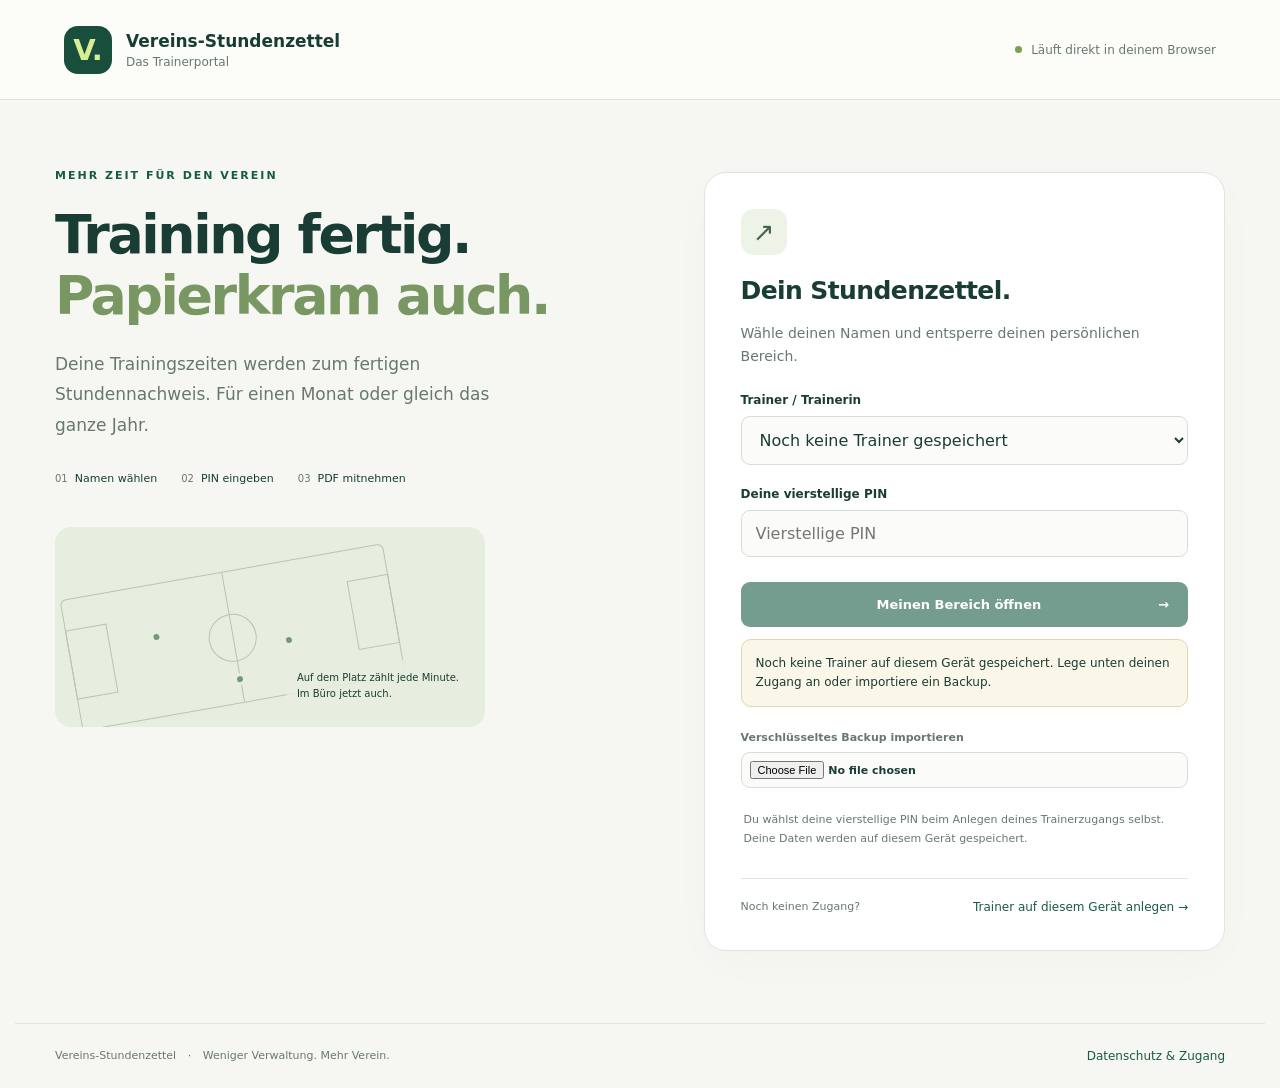
==== site/index.html @ 9162d5f9 "Publish browser-only portal without private trainer data" ====
<!doctype html>
<html lang="de">
<head>
  <meta charset="UTF-8"><meta name="viewport" content="width=device-width, initial-scale=1">
  <meta name="referrer" content="no-referrer">
  <meta http-equiv="Content-Security-Policy" content="default-src 'self'; script-src 'self'; style-src 'self'; img-src 'self' data: blob:; connect-src 'self'; font-src 'self'; object-src 'none'; base-uri 'self'; form-action 'self'">
  <meta name="description" content="Persönliche Stundennachweise für Fußballtrainer. Wochenplan übernehmen, Monat auswählen und PDF erstellen.">
  <title>Vereins-Stundenzettel · Trainerportal</title>
  <script type="module" crossorigin src="./assets/index-Vek_dw1L.js"></script>
  <link rel="stylesheet" crossorigin href="./assets/index-D48J_ibQ.css">
</head>
<body>
  <header class="topbar"><a class="brand" href="#"><span class="mark" aria-hidden="true">V.</span><span>Vereins-Stundenzettel<small>Das Trainerportal</small></span></a><span class="privacy"><i></i> Läuft direkt in deinem Browser</span></header>
  <main>
    <section id="login-view" class="login-layout">
      <div class="intro"><span class="eyebrow">MEHR ZEIT FÜR DEN VEREIN</span><h1>Training fertig.<br><span>Papierkram auch.</span></h1><p>Deine Trainingszeiten werden zum fertigen Stundennachweis. Für einen Monat oder gleich das ganze Jahr.</p><div class="steps"><span><b>01</b> Namen wählen</span><span><b>02</b> PIN eingeben</span><span><b>03</b> PDF mitnehmen</span></div><div class="field-art" aria-hidden="true"><div class="pitch"><div class="halfway"></div><div class="circle"></div><div class="goal left"></div><div class="goal right"></div><span class="dot d1"></span><span class="dot d2"></span><span class="dot d3"></span></div><span class="art-note">Auf dem Platz zählt jede Minute.<br>Im Büro jetzt auch.</span></div></div>
      <div class="card login-card"><span class="card-icon" aria-hidden="true">↗</span><h2>Dein Stundenzettel.</h2><p class="muted">Wähle deinen Namen und entsperre deinen persönlichen Bereich.</p><form id="login-form"><label for="coach-select">Trainer / Trainerin</label><select id="coach-select" required><option value="">Trainer werden geladen …</option></select><label for="login-code">Deine vierstellige PIN</label><input id="login-code" type="password" autocomplete="current-password" inputmode="numeric" pattern="[0-9]{4}" maxlength="4" minlength="4" required placeholder="Vierstellige PIN"><button class="primary full" id="unlock-button" type="submit">Meinen Bereich öffnen <span>→</span></button></form><p id="empty-state" class="notice" hidden>Noch keine Trainer auf diesem Gerät gespeichert. Lege unten deinen Zugang an oder importiere ein Backup.</p><label for="import-vault" class="import-label">Verschlüsseltes Backup importieren<input id="import-vault" type="file" accept="application/json,.json"></label><p class="small muted lock-note">Du wählst deine vierstellige PIN beim Anlegen deines Trainerzugangs selbst. Deine Daten werden auf diesem Gerät gespeichert.</p><div class="card-bottom"><span>Noch keinen Zugang?</span><button class="text-button" id="setup-open">Trainer auf diesem Gerät anlegen →</button></div></div>
    </section>
    <section id="portal-view" hidden>
      <div class="section-heading"><div><span class="eyebrow">DEIN PERSÖNLICHER BEREICH</span><h1 id="welcome"></h1><p class="muted" id="team-label"></p></div><button class="secondary" id="lock-button">Bereich sperren ↗</button></div>
      <div class="portal-grid"><div class="card export-card"><h2>Ein Monat. Ein Klick.</h2><p class="muted">Dein hinterlegter Wochenplan wird automatisch übernommen.</p><div class="saved-plan"><h3>Dein hinterlegter Wochenplan</h3><ul id="saved-weekly"></ul><p id="saved-weekly-total" class="small muted"></p></div><div class="date-controls"><div><label for="month">Monat</label><select id="month"></select></div><div><label for="year">Jahr</label><input id="year" type="number" min="1900" max="9998" required></div></div><label class="check"><input id="signed" type="checkbox" checked> Meine hinterlegte Unterschrift einfügen</label><p id="signature-note" class="small muted"></p><button class="primary full" id="month-export">Monats-PDF herunterladen ↓</button><div class="backup-actions"><button class="text-button" id="backup-export" type="button">Verschlüsseltes Backup ↓</button><button class="text-button" id="repo-export" type="button">Trainerpaket für GitHub ↓</button></div><div class="year-export"><div><h3>Das ganze Jahr vorbereiten</h3><p class="small muted">12 Monats-PDFs, gesammelt in einer ZIP-Datei.</p></div><button class="secondary full" id="year-export">Jahrespaket herunterladen ↓</button></div><p class="small muted">Die Nachweise basieren auf deinem Plan. Prüfe Ausfälle und zukünftige Termine vor der Abgabe. Das Nachweisdatum ist jeweils der letzte Tag des Monats.</p></div><div class="card preview-card"><div class="preview-heading"><h2>Deine Termine</h2><span class="pill" id="period-label"></span></div><div class="stats"><div><strong id="session-count">0</strong><span>Einheiten</span></div><div><strong id="hour-count">0</strong><span>Stunden gesamt</span></div></div><div class="table-scroll"><table><thead><tr><th>Datum</th><th>Uhrzeit</th><th>Stunden</th></tr></thead><tbody id="sessions"></tbody></table></div><p id="no-sessions" class="muted" hidden>In diesem Monat sind keine Termine geplant.</p></div></div>
    </section>
    <section id="setup-view" hidden><div class="section-heading"><div><span class="eyebrow">DEIN TRAINERZUGANG</span><h1>Ein guter Plan.<br>Für jeden Trainer.</h1><p class="muted">Deinen Wochenplan auf diesem Gerät speichern. Deine PIN wählst du selbst.</p></div><button class="secondary" id="setup-close">Zurück zum Portal</button></div><div class="setup-grid"><form class="card setup-form" id="setup-form"><h2>Trainerzugang einrichten</h2><p class="muted small">Wochenplan und Unterschrift werden mit deiner PIN verschlüsselt auf diesem Gerät gespeichert.</p><div class="form-grid"><div><label for="setup-club">Verein</label><input id="setup-club" required maxlength="150" value="Sportvereinigung Heepen e.V."></div><div><label for="setup-name">Vor- und Nachname</label><input id="setup-name" required maxlength="100" autocomplete="off"></div><div><label for="setup-team">Mannschaft</label><input id="setup-team" required maxlength="100" placeholder="z. B. 1. Mannschaft"></div><div><label for="setup-label">Name in der Auswahl</label><input id="setup-label" required maxlength="100" placeholder="Vorname Nachname"></div><div><label for="valid-from">Plan gültig ab (optional)</label><input id="valid-from" type="date"></div><div><label for="valid-until">Plan gültig bis (optional)</label><input id="valid-until" type="date"></div></div><h3>Wöchentliche Trainingszeiten</h3><p class="small muted">Trainingstage wählen und Beginn / Ende eintragen. Die Stunden berechnet das Tool automatisch.</p><div id="weekly-inputs"></div><p id="weekly-total" class="weekly-total" role="status" aria-live="polite"></p><label for="excluded">Ausfalltage</label><textarea id="excluded" rows="2" placeholder="2026-12-24, 2026-12-31"></textarea><p class="small muted">Datumswerte als YYYY-MM-DD, getrennt durch Komma oder Zeilenumbruch.</p><label for="signature-file">Unterschriftsbild (optional)</label><input id="signature-file" type="file" accept="image/png,image/jpeg"><p class="small muted">PNG oder JPG, maximal 2 MB. Wird zusammen mit dem Wochenplan verschlüsselt.</p><label for="setup-code">Deine vierstellige PIN</label><div class="code-row"><input id="setup-code" type="password" inputmode="numeric" pattern="[0-9]{4}" minlength="4" maxlength="4" required autocomplete="new-password"></div><label class="check"><input id="show-code" type="checkbox"> PIN anzeigen</label><label for="setup-code-repeat">PIN wiederholen</label><input id="setup-code-repeat" type="password" inputmode="numeric" pattern="[0-9]{4}" minlength="4" maxlength="4" required autocomplete="new-password"><p class="small muted">Genau vier Ziffern, von dir selbst gewählt. Ohne PIN können deine gespeicherten Daten nicht geöffnet werden. Eine kurze PIN schützt nicht zuverlässig vor gezieltem Ausprobieren heruntergeladener Dateien.</p><button type="submit" class="primary full" id="setup-download">Trainer auf diesem Gerät speichern →</button></form><aside class="card setup-help"><span class="eyebrow">SO FUNKTIONIERT ES</span><h2>Einmal einrichten.<br>Jeden Monat nutzen.</h2><ol><li>Deinen Namen und die Mannschaft eintragen.</li><li>Wochentage und Trainingszeiten hinterlegen.</li><li>Eine eigene vierstellige PIN wählen und speichern.</li><li>Später deinen Namen auswählen und die PIN eingeben.</li><li>Monat oder Jahr wählen und PDFs erstellen.</li></ol><p class="small muted">Deine Daten bleiben zunächst in diesem Browser. Mit dem verschlüsselten Backup in deinem persönlichen Bereich kannst du sie auf ein anderes Gerät übertragen. Löschen der Browserdaten entfernt auch deine lokalen Trainerdateien.</p><hr><h3>Was ist sichtbar?</h3><p class="small muted">Die Namen in der Auswahl sind sichtbar. Wochenplan, Mannschaft und Unterschrift sind je Trainer verschlüsselt. PDFs und PINs werden nicht an einen Server gesendet.</p><p class="small muted">Änderungen an vorhandenen Trainern: PIN eingeben und „Meinen Plan bearbeiten“ wählen. Die neue Trainerdatei ersetzt die bisherige.</p></aside></div></section>
    <div id="status" role="status" aria-live="polite" hidden></div>
  </main>
  <footer><span>Vereins-Stundenzettel <span class="footer-dot">·</span> Weniger Verwaltung. Mehr Verein.</span><div><button class="text-button" id="edit-coach" hidden>Meinen Plan bearbeiten</button><button class="text-button" id="privacy-open">Datenschutz & Zugang</button></div></footer>
  <dialog id="privacy-dialog"><h2>Deine Daten, deine PIN.</h2><p>Das Portal wird über GitHub Pages ausgeliefert. Name und PIN werden zur Anmeldung nicht an einen Server gesendet. Die lokale Speicherung erfolgt in der Browser-Datenbank dieses Geräts. Es gibt keine zentrale Anmeldung, keine Identitätsprüfung und keine Synchronisierung.</p><p>Wochenplan und Unterschrift werden mit AES-256-GCM verschlüsselt. Der Schlüssel wird mit PBKDF2-SHA-256 (600.000 Durchläufe) aus deiner vierstelligen PIN abgeleitet. Eine vierstellige PIN hat nur 10.000 mögliche Werte: Wer die verschlüsselte Datei besitzt, kann sie offline ausprobieren. Das Verfahren ist deshalb kein belastbarer Schutz für sensible Unterschriften.</p><p>Die Namen in der Auswahl bleiben sichtbar. Optional kann die Vereinsverwaltung verschlüsselte Trainerpakete im Repository hinterlegen. Diese Dateien können heruntergeladen werden; ihr Schutz ist ebenfalls auf die kurze PIN begrenzt.</p><p>Es gibt keine Wiederherstellung ohne PIN. Sichere deine Trainerdatei mit „Verschlüsseltes Backup“. Das Löschen von Browserdaten entfernt die lokale Kopie. Nach dem Entsperren bleiben Daten im Arbeitsspeicher dieses Tabs. „Bereich sperren“ oder Schließen entfernt den Zugriff im Portal. Heruntergeladene PDFs sind unverschlüsselt.</p><form method="dialog"><button class="primary">Verstanden</button></form></dialog>
</body></html>
---- site/assets/index-D48J_ibQ.css ----
:root{font-family:Inter,ui-sans-serif,system-ui,-apple-system,BlinkMacSystemFont,Segoe UI,sans-serif;color:#193d35;background:#f6f7f2;font-synthesis:none;--green:#185b45;--muted:#69786f;--line:#dfe6dd}*{box-sizing:border-box}body{margin:0}button,input,select,textarea{font:inherit}button{cursor:pointer}a{color:inherit}button:disabled{cursor:wait;opacity:.6}button:focus-visible,a:focus-visible,input:focus-visible,select:focus-visible,textarea:focus-visible{outline:3px solid #96bc4b;outline-offset:3px}[hidden]{display:none!important}.topbar{height:100px;padding:0 max(5vw,24px);display:flex;align-items:center;justify-content:space-between;border-bottom:1px solid var(--line);background:#fcfcf8}.brand{text-decoration:none;display:flex;align-items:center;gap:14px;font-weight:750;font-size:17px}.brand small{display:block;font-weight:450;font-size:12px;color:var(--muted);margin-top:4px}.mark{display:grid;place-items:center;background:#194e3c;color:#d7ef92;border-radius:14px;width:48px;height:48px;font-size:29px;font-weight:850}.privacy{font-size:12px;color:var(--muted);display:flex;align-items:center;gap:9px}.privacy i{width:7px;height:7px;background:#77a44f;border-radius:50%}main{max-width:1250px;margin:auto;padding:64px 40px 72px}.login-layout{display:grid;grid-template-columns:1.1fr 1fr;gap:75px;align-items:start}.eyebrow{color:var(--green);letter-spacing:2px;font-weight:750;font-size:11px}h1{font-size:clamp(35px,4.2vw,59px);line-height:1.13;letter-spacing:-2.4px;font-weight:650;margin:22px 0}h1 span{color:#789763}.intro>p{font-size:17px;color:var(--muted);max-width:435px;line-height:1.8}.steps{display:flex;gap:24px;margin:32px 0;font-size:11px;white-space:nowrap}.steps span{display:flex;align-items:center;gap:7px}.steps b{font-size:10px;color:var(--muted);font-weight:450}.card{border:1px solid var(--line);border-radius:22px;background:#fff;padding:32px;box-shadow:0 12px 45px #193d3505}.login-card{margin-top:8px;padding:36px}.card-icon{display:grid;place-items:center;width:46px;height:46px;background:#edf3e7;border-radius:13px;font-size:26px;color:#43664a}h2{font-weight:650;letter-spacing:-.6px;font-size:25px;line-height:1.3;margin:20px 0 10px}h3{font-size:15px;font-weight:700;line-height:1.5;margin:18px 0 7px}.muted{color:var(--muted);line-height:1.7}.small{font-size:12px;line-height:1.7}.login-card>p{font-size:14px;margin-bottom:24px}label{display:block;font-size:12px;font-weight:650;margin:22px 0 9px}input,select,textarea{border:1px solid #d5ded4;background:#fbfcf9;border-radius:9px;width:100%;padding:13px 14px;color:#193d35;min-width:0}input[type=checkbox]{width:17px;height:17px;accent-color:var(--green);flex-shrink:0;margin:0}input[type=file]{font-size:12px}.check{display:flex;align-items:center;gap:10px;font-weight:450;line-height:1.6}.primary,.secondary{border-radius:9px;padding:14px 18px;font-size:13px;font-weight:650;border:1px solid transparent;transition:background .15s}.primary{color:#fff;background:var(--green)}.primary:hover{background:#124934}.secondary{background:#f9fbf6;color:var(--green);border-color:#d4dfd0}.secondary:hover{background:#edf3e7}.full{width:100%}.primary span{float:right}.login-card .primary{margin-top:25px}.lock-note{padding:5px 3px;font-size:11px!important}.card-bottom{display:flex;flex-wrap:wrap;justify-content:space-between;border-top:1px solid var(--line);padding-top:21px;font-size:11px;gap:10px}.card-bottom>span{color:var(--muted)}.text-button{padding:0;background:none;border:0;color:var(--green);font-size:12px;text-align:left}.field-art{position:relative;width:100%;max-width:430px;min-height:200px;background:#e7eedf;border-radius:16px;padding:22px;margin-top:42px;overflow:hidden}.pitch{width:85%;height:133px;border:1px solid #a4b499;border-radius:6px;position:relative;transform:rotate(-10deg) translate(-12px,20px);opacity:.7}.halfway{position:absolute;left:50%;height:100%;border-left:1px solid #a4b499}.circle{width:48px;height:48px;border:1px solid #a4b499;border-radius:50%;position:absolute;left:50%;top:50%;transform:translate(-50%,-50%)}.goal{height:70px;width:42px;border:1px solid #a4b499;position:absolute;top:30px}.goal.left{left:-1px}.goal.right{right:-1px}.dot{position:absolute;width:12px;height:12px;border:3px solid #e7eedf;border-radius:50%;background:#40774a}.d1{left:25%;top:35%}.d2{left:65%;top:55%}.d3{left:48%;top:78%}.art-note{position:absolute;right:16px;bottom:15px;font-size:10px;line-height:1.6;background:#e7eedfdd;padding:10px}.section-heading{display:flex;align-items:center;justify-content:space-between;gap:20px;margin-bottom:30px}.section-heading h1{font-size:43px;margin:14px 0}.section-heading>button{flex-shrink:0}.section-heading p{margin:0}.portal-grid{display:grid;grid-template-columns:.85fr 1.15fr;gap:26px}.export-card h2,.preview-heading h2{margin-top:0}.date-controls{display:grid;grid-template-columns:1.25fr 1fr;gap:18px}.export-card .primary{margin-top:18px}.year-export{border-top:1px solid var(--line);margin:26px 0 18px;padding-top:10px}.year-export p{margin-top:0}.year-export button{margin-top:10px}.preview-heading{display:flex;justify-content:space-between;align-items:center;gap:10px}.pill{padding:7px 10px;border:1px solid var(--line);border-radius:20px;font-size:11px;white-space:nowrap}.stats{display:flex;gap:45px;border-top:1px solid var(--line);border-bottom:1px solid var(--line);padding:22px 0;margin:16px 0}.stats strong{display:block;font-size:33px;font-weight:650;letter-spacing:-1px}.stats span{font-size:11px;color:var(--muted)}.table-scroll{max-height:420px;overflow:auto}table{width:100%;border-collapse:collapse;text-align:left;font-size:12px}th{color:var(--muted);font-weight:500;padding:12px 5px}td{padding:13px 5px;border-top:1px solid #edf0e9}td:last-child,th:last-child{text-align:right}.setup-grid{display:grid;grid-template-columns:1.4fr .8fr;gap:26px;align-items:start}.setup-help{position:sticky;top:20px;background:#edf2e8}.setup-help h2{font-size:24px}.setup-help li{font-size:13px;line-height:1.7;padding:9px 0 9px 5px}.setup-help ol{padding-left:20px}.form-grid{display:grid;grid-template-columns:1fr 1fr;gap:0 18px}.day-row{display:grid;grid-template-columns:1.2fr 1fr 1fr;gap:12px;align-items:center;padding:6px 0}.day-row .check{margin:0;font-size:12px}.day-row input[type=time]{padding:10px 8px}.setup-form>button{margin-top:22px}.notice{border:1px solid #dfd6ae;background:#faf7e9;border-radius:10px;padding:14px;font-size:12px!important;line-height:1.6}.import-label{font-size:11px;color:var(--muted);margin:18px 0}.import-label input{margin-top:8px;padding:8px;font-size:11px}.backup-actions{display:flex;gap:18px;flex-wrap:wrap;margin-top:22px}.backup-actions button{font-size:11px}#status{position:fixed;left:50%;transform:translate(-50%);bottom:30px;width:max-content;max-width:90vw;padding:17px 24px;background:#153e32;color:#fff;box-shadow:0 5px 25px #0002;border-radius:12px;font-size:14px;z-index:50}#status.error{background:#7d352e}footer{max-width:1250px;margin:auto;border-top:1px solid var(--line);padding:25px 40px;display:flex;justify-content:space-between;gap:18px;color:var(--muted);font-size:11px}footer>div{display:flex;gap:15px}.footer-dot{padding:0 8px}dialog{border:1px solid var(--line);border-radius:20px;max-width:600px;padding:30px;color:#193d35;font-size:14px;line-height:1.7}dialog::backdrop{background:#142b2388}dialog h2{margin-top:0}dialog button{margin-top:12px}hr{border:0;border-top:1px solid var(--line);margin:24px 0}code{word-break:break-all}@media(min-width:1400px){main{padding-top:85px;padding-bottom:100px}}@media(max-width:900px){.login-layout{gap:30px}.steps{gap:12px;font-size:10px}.login-card{padding:26px}.setup-grid{grid-template-columns:1fr}.setup-help{position:static}.portal-grid{grid-template-columns:1fr 1.1fr}main{padding:45px 24px}.privacy{font-size:10px}.section-heading h1{font-size:35px}.card{padding:25px}}@media(max-width:650px){.topbar{height:82px;padding:0 20px}.brand{font-size:14px;gap:10px}.mark{width:40px;height:40px;font-size:25px}.privacy{display:none}main{padding:35px 20px 45px}.login-layout{grid-template-columns:1fr;gap:20px}.intro h1{font-size:43px;margin:18px 0;letter-spacing:-1.8px}.intro>p{font-size:15px;max-width:none}.steps{font-size:10px;justify-content:space-between;margin:22px 0}.field-art{display:none}.login-card{margin:0}.login-card h2{font-size:24px}.portal-grid{grid-template-columns:1fr}.section-heading{align-items:flex-start;flex-direction:column}.section-heading h1{font-size:34px;letter-spacing:-1.2px}.section-heading .secondary{font-size:11px;padding:9px 12px}.card{border-radius:16px;padding:23px}.form-grid{grid-template-columns:1fr}.day-row{grid-template-columns:1.1fr 1fr 1fr;gap:8px}.day-row .check{font-size:11px}.day-row input[type=time]{font-size:12px;padding:9px 4px}footer{padding:22px 20px;flex-direction:column;font-size:10px;line-height:1.6}.stats strong{font-size:30px}.preview-heading{align-items:flex-start}.preview-heading h2{font-size:23px}.preview-heading .pill{font-size:10px}dialog{max-width:92vw;padding:22px}}.day-row{grid-template-columns:1.2fr 1fr 1fr .6fr}.day-row output{text-align:right;font-size:11px;white-space:nowrap}.weekly-total{font-size:12px;font-weight:650;background:#edf3e7;border-radius:9px;padding:12px;line-height:1.6}.saved-plan{border:1px solid var(--line);border-radius:10px;padding:14px;background:#f7faf4;margin:18px 0}.saved-plan h3{margin:0 0 10px}.saved-plan ul{padding:0;list-style:none;font-size:12px;line-height:1.8;margin:0}.saved-plan li+li{margin-top:4px}.saved-plan p{margin-bottom:0}@media(max-width:650px){.day-row{grid-template-columns:1.15fr 1fr 1fr .6fr;gap:6px}.day-row output{font-size:10px}.day-row .check{gap:5px;font-size:10px}}
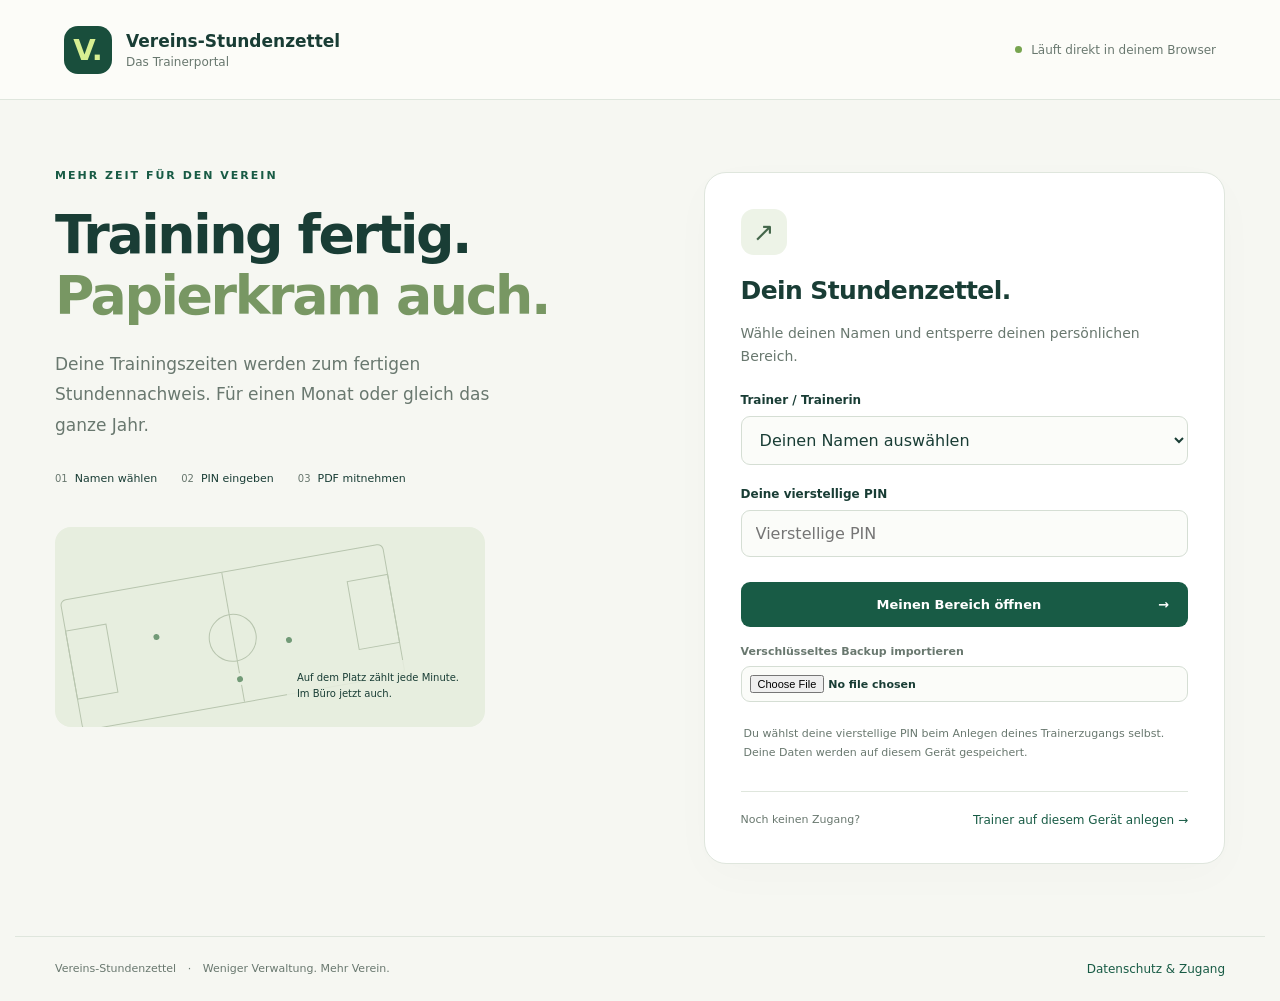
==== commit f2c6f54c: "Store approved encrypted Marko profile and shared trainer list in portal" ====
--- a/site/index.html
+++ b/site/index.html
@@ -6,7 +6,7 @@
   <meta http-equiv="Content-Security-Policy" content="default-src 'self'; script-src 'self'; style-src 'self'; img-src 'self' data: blob:; connect-src 'self'; font-src 'self'; object-src 'none'; base-uri 'self'; form-action 'self'">
   <meta name="description" content="Persönliche Stundennachweise für Fußballtrainer. Wochenplan übernehmen, Monat auswählen und PDF erstellen.">
   <title>Vereins-Stundenzettel · Trainerportal</title>
-  <script type="module" crossorigin src="./assets/index-Vek_dw1L.js"></script>
+  <script type="module" crossorigin src="./assets/index-BpPP1w5n.js"></script>
   <link rel="stylesheet" crossorigin href="./assets/index-D48J_ibQ.css">
 </head>
 <body>
@@ -18,7 +18,7 @@
     </section>
     <section id="portal-view" hidden>
       <div class="section-heading"><div><span class="eyebrow">DEIN PERSÖNLICHER BEREICH</span><h1 id="welcome"></h1><p class="muted" id="team-label"></p></div><button class="secondary" id="lock-button">Bereich sperren ↗</button></div>
-      <div class="portal-grid"><div class="card export-card"><h2>Ein Monat. Ein Klick.</h2><p class="muted">Dein hinterlegter Wochenplan wird automatisch übernommen.</p><div class="saved-plan"><h3>Dein hinterlegter Wochenplan</h3><ul id="saved-weekly"></ul><p id="saved-weekly-total" class="small muted"></p></div><div class="date-controls"><div><label for="month">Monat</label><select id="month"></select></div><div><label for="year">Jahr</label><input id="year" type="number" min="1900" max="9998" required></div></div><label class="check"><input id="signed" type="checkbox" checked> Meine hinterlegte Unterschrift einfügen</label><p id="signature-note" class="small muted"></p><button class="primary full" id="month-export">Monats-PDF herunterladen ↓</button><div class="backup-actions"><button class="text-button" id="backup-export" type="button">Verschlüsseltes Backup ↓</button><button class="text-button" id="repo-export" type="button">Trainerpaket für GitHub ↓</button></div><div class="year-export"><div><h3>Das ganze Jahr vorbereiten</h3><p class="small muted">12 Monats-PDFs, gesammelt in einer ZIP-Datei.</p></div><button class="secondary full" id="year-export">Jahrespaket herunterladen ↓</button></div><p class="small muted">Die Nachweise basieren auf deinem Plan. Prüfe Ausfälle und zukünftige Termine vor der Abgabe. Das Nachweisdatum ist jeweils der letzte Tag des Monats.</p></div><div class="card preview-card"><div class="preview-heading"><h2>Deine Termine</h2><span class="pill" id="period-label"></span></div><div class="stats"><div><strong id="session-count">0</strong><span>Einheiten</span></div><div><strong id="hour-count">0</strong><span>Stunden gesamt</span></div></div><div class="table-scroll"><table><thead><tr><th>Datum</th><th>Uhrzeit</th><th>Stunden</th></tr></thead><tbody id="sessions"></tbody></table></div><p id="no-sessions" class="muted" hidden>In diesem Monat sind keine Termine geplant.</p></div></div>
+      <div class="portal-grid"><div class="card export-card"><h2>Ein Monat. Ein Klick.</h2><p class="muted">Dein hinterlegter Wochenplan wird automatisch übernommen.</p><div class="saved-plan"><h3>Dein hinterlegter Wochenplan</h3><ul id="saved-weekly"></ul><p id="saved-weekly-total" class="small muted"></p></div><div class="date-controls"><div><label for="month">Monat</label><select id="month"></select></div><div><label for="year">Jahr</label><input id="year" type="number" min="1900" max="9998" required></div></div><label class="check"><input id="signed" type="checkbox" checked> Meine hinterlegte Unterschrift einfügen</label><p id="signature-note" class="small muted"></p><button class="primary full" id="month-export">Monats-PDF herunterladen ↓</button><div class="backup-actions"><button class="text-button" id="backup-export" type="button">Verschlüsseltes Backup ↓</button><button class="text-button" id="repo-export" type="button">Trainerpaket für GitHub ↓</button></div><p class="small muted">Planänderungen werden zunächst auf diesem Gerät gespeichert. Für die dauerhafte Übernahme im Projekt das Trainerpaket exportieren und im Repository hinterlegen.</p><div class="year-export"><div><h3>Das ganze Jahr vorbereiten</h3><p class="small muted">12 Monats-PDFs, gesammelt in einer ZIP-Datei.</p></div><button class="secondary full" id="year-export">Jahrespaket herunterladen ↓</button></div><p class="small muted">Die Nachweise basieren auf deinem Plan. Prüfe Ausfälle und zukünftige Termine vor der Abgabe. Das Nachweisdatum ist jeweils der letzte Tag des Monats.</p></div><div class="card preview-card"><div class="preview-heading"><h2>Deine Termine</h2><span class="pill" id="period-label"></span></div><div class="stats"><div><strong id="session-count">0</strong><span>Einheiten</span></div><div><strong id="hour-count">0</strong><span>Stunden gesamt</span></div></div><div class="table-scroll"><table><thead><tr><th>Datum</th><th>Uhrzeit</th><th>Stunden</th></tr></thead><tbody id="sessions"></tbody></table></div><p id="no-sessions" class="muted" hidden>In diesem Monat sind keine Termine geplant.</p></div></div>
     </section>
     <section id="setup-view" hidden><div class="section-heading"><div><span class="eyebrow">DEIN TRAINERZUGANG</span><h1>Ein guter Plan.<br>Für jeden Trainer.</h1><p class="muted">Deinen Wochenplan auf diesem Gerät speichern. Deine PIN wählst du selbst.</p></div><button class="secondary" id="setup-close">Zurück zum Portal</button></div><div class="setup-grid"><form class="card setup-form" id="setup-form"><h2>Trainerzugang einrichten</h2><p class="muted small">Wochenplan und Unterschrift werden mit deiner PIN verschlüsselt auf diesem Gerät gespeichert.</p><div class="form-grid"><div><label for="setup-club">Verein</label><input id="setup-club" required maxlength="150" value="Sportvereinigung Heepen e.V."></div><div><label for="setup-name">Vor- und Nachname</label><input id="setup-name" required maxlength="100" autocomplete="off"></div><div><label for="setup-team">Mannschaft</label><input id="setup-team" required maxlength="100" placeholder="z. B. 1. Mannschaft"></div><div><label for="setup-label">Name in der Auswahl</label><input id="setup-label" required maxlength="100" placeholder="Vorname Nachname"></div><div><label for="valid-from">Plan gültig ab (optional)</label><input id="valid-from" type="date"></div><div><label for="valid-until">Plan gültig bis (optional)</label><input id="valid-until" type="date"></div></div><h3>Wöchentliche Trainingszeiten</h3><p class="small muted">Trainingstage wählen und Beginn / Ende eintragen. Die Stunden berechnet das Tool automatisch.</p><div id="weekly-inputs"></div><p id="weekly-total" class="weekly-total" role="status" aria-live="polite"></p><label for="excluded">Ausfalltage</label><textarea id="excluded" rows="2" placeholder="2026-12-24, 2026-12-31"></textarea><p class="small muted">Datumswerte als YYYY-MM-DD, getrennt durch Komma oder Zeilenumbruch.</p><label for="signature-file">Unterschriftsbild (optional)</label><input id="signature-file" type="file" accept="image/png,image/jpeg"><p class="small muted">PNG oder JPG, maximal 2 MB. Wird zusammen mit dem Wochenplan verschlüsselt.</p><label for="setup-code">Deine vierstellige PIN</label><div class="code-row"><input id="setup-code" type="password" inputmode="numeric" pattern="[0-9]{4}" minlength="4" maxlength="4" required autocomplete="new-password"></div><label class="check"><input id="show-code" type="checkbox"> PIN anzeigen</label><label for="setup-code-repeat">PIN wiederholen</label><input id="setup-code-repeat" type="password" inputmode="numeric" pattern="[0-9]{4}" minlength="4" maxlength="4" required autocomplete="new-password"><p class="small muted">Genau vier Ziffern, von dir selbst gewählt. Ohne PIN können deine gespeicherten Daten nicht geöffnet werden. Eine kurze PIN schützt nicht zuverlässig vor gezieltem Ausprobieren heruntergeladener Dateien.</p><button type="submit" class="primary full" id="setup-download">Trainer auf diesem Gerät speichern →</button></form><aside class="card setup-help"><span class="eyebrow">SO FUNKTIONIERT ES</span><h2>Einmal einrichten.<br>Jeden Monat nutzen.</h2><ol><li>Deinen Namen und die Mannschaft eintragen.</li><li>Wochentage und Trainingszeiten hinterlegen.</li><li>Eine eigene vierstellige PIN wählen und speichern.</li><li>Später deinen Namen auswählen und die PIN eingeben.</li><li>Monat oder Jahr wählen und PDFs erstellen.</li></ol><p class="small muted">Deine Daten bleiben zunächst in diesem Browser. Mit dem verschlüsselten Backup in deinem persönlichen Bereich kannst du sie auf ein anderes Gerät übertragen. Löschen der Browserdaten entfernt auch deine lokalen Trainerdateien.</p><hr><h3>Was ist sichtbar?</h3><p class="small muted">Die Namen in der Auswahl sind sichtbar. Wochenplan, Mannschaft und Unterschrift sind je Trainer verschlüsselt. PDFs und PINs werden nicht an einen Server gesendet.</p><p class="small muted">Änderungen an vorhandenen Trainern: PIN eingeben und „Meinen Plan bearbeiten“ wählen. Die neue Trainerdatei ersetzt die bisherige.</p></aside></div></section>
     <div id="status" role="status" aria-live="polite" hidden></div>
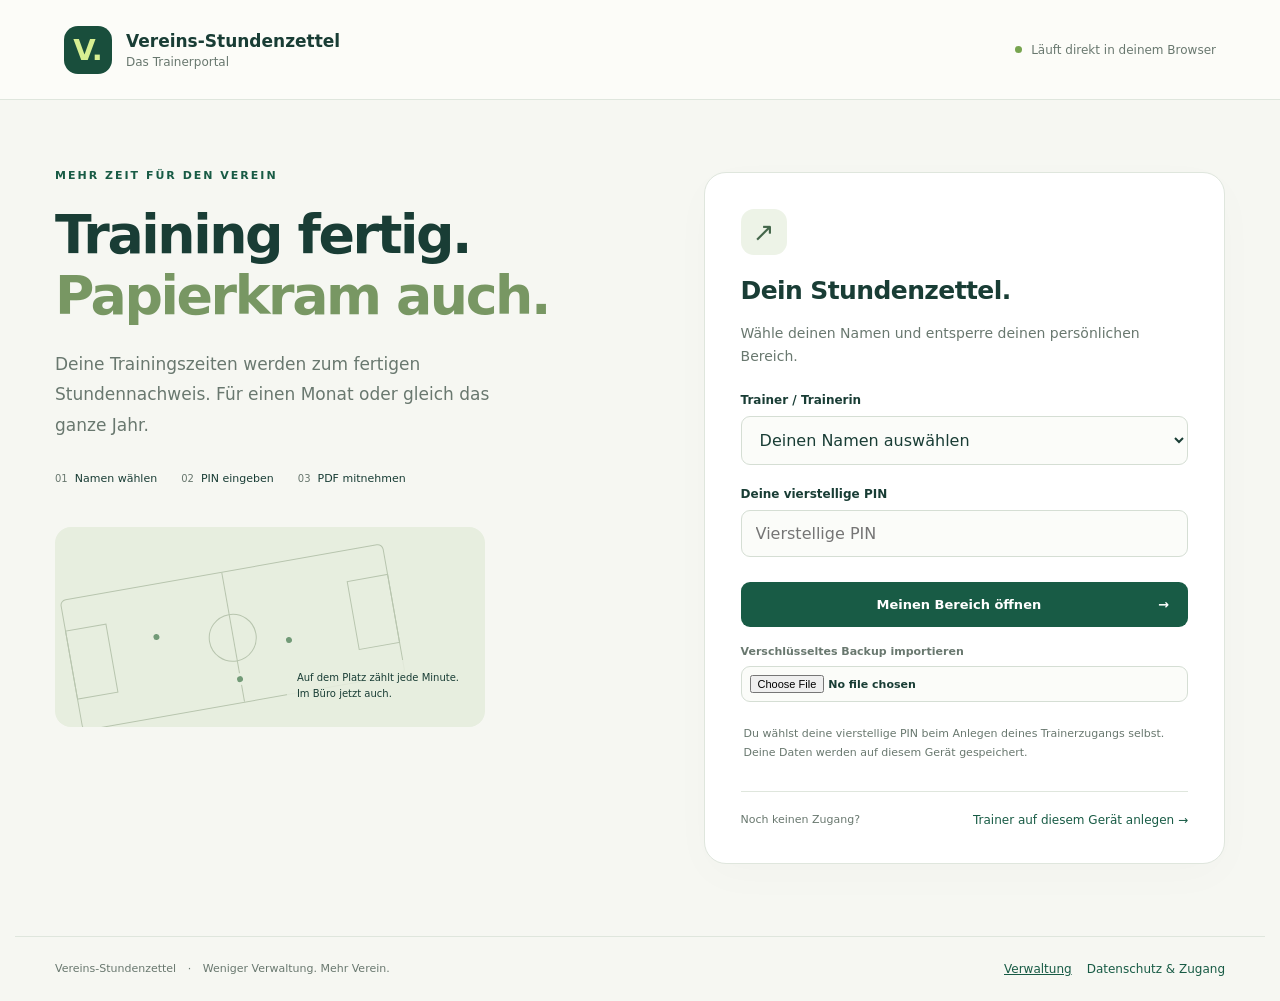
==== commit 03187542: "Deploy password-protected admin portal with encrypted management data" ====
--- a/site/index.html
+++ b/site/index.html
@@ -6,8 +6,9 @@
   <meta http-equiv="Content-Security-Policy" content="default-src 'self'; script-src 'self'; style-src 'self'; img-src 'self' data: blob:; connect-src 'self'; font-src 'self'; object-src 'none'; base-uri 'self'; form-action 'self'">
   <meta name="description" content="Persönliche Stundennachweise für Fußballtrainer. Wochenplan übernehmen, Monat auswählen und PDF erstellen.">
   <title>Vereins-Stundenzettel · Trainerportal</title>
-  <script type="module" crossorigin src="./assets/index-BpPP1w5n.js"></script>
-  <link rel="stylesheet" crossorigin href="./assets/index-D48J_ibQ.css">
+  <script type="module" crossorigin src="./assets/portal-CZM1ziRe.js"></script>
+  <link rel="modulepreload" crossorigin href="./assets/schedule-BgcZKbDY.js">
+  <link rel="stylesheet" crossorigin href="./assets/schedule-LTzJZUAI.css">
 </head>
 <body>
   <header class="topbar"><a class="brand" href="#"><span class="mark" aria-hidden="true">V.</span><span>Vereins-Stundenzettel<small>Das Trainerportal</small></span></a><span class="privacy"><i></i> Läuft direkt in deinem Browser</span></header>
@@ -18,11 +19,11 @@
     </section>
     <section id="portal-view" hidden>
       <div class="section-heading"><div><span class="eyebrow">DEIN PERSÖNLICHER BEREICH</span><h1 id="welcome"></h1><p class="muted" id="team-label"></p></div><button class="secondary" id="lock-button">Bereich sperren ↗</button></div>
-      <div class="portal-grid"><div class="card export-card"><h2>Ein Monat. Ein Klick.</h2><p class="muted">Dein hinterlegter Wochenplan wird automatisch übernommen.</p><div class="saved-plan"><h3>Dein hinterlegter Wochenplan</h3><ul id="saved-weekly"></ul><p id="saved-weekly-total" class="small muted"></p></div><div class="date-controls"><div><label for="month">Monat</label><select id="month"></select></div><div><label for="year">Jahr</label><input id="year" type="number" min="1900" max="9998" required></div></div><label class="check"><input id="signed" type="checkbox" checked> Meine hinterlegte Unterschrift einfügen</label><p id="signature-note" class="small muted"></p><button class="primary full" id="month-export">Monats-PDF herunterladen ↓</button><div class="backup-actions"><button class="text-button" id="backup-export" type="button">Verschlüsseltes Backup ↓</button><button class="text-button" id="repo-export" type="button">Trainerpaket für GitHub ↓</button></div><p class="small muted">Planänderungen werden zunächst auf diesem Gerät gespeichert. Für die dauerhafte Übernahme im Projekt das Trainerpaket exportieren und im Repository hinterlegen.</p><div class="year-export"><div><h3>Das ganze Jahr vorbereiten</h3><p class="small muted">12 Monats-PDFs, gesammelt in einer ZIP-Datei.</p></div><button class="secondary full" id="year-export">Jahrespaket herunterladen ↓</button></div><p class="small muted">Die Nachweise basieren auf deinem Plan. Prüfe Ausfälle und zukünftige Termine vor der Abgabe. Das Nachweisdatum ist jeweils der letzte Tag des Monats.</p></div><div class="card preview-card"><div class="preview-heading"><h2>Deine Termine</h2><span class="pill" id="period-label"></span></div><div class="stats"><div><strong id="session-count">0</strong><span>Einheiten</span></div><div><strong id="hour-count">0</strong><span>Stunden gesamt</span></div></div><div class="table-scroll"><table><thead><tr><th>Datum</th><th>Uhrzeit</th><th>Stunden</th></tr></thead><tbody id="sessions"></tbody></table></div><p id="no-sessions" class="muted" hidden>In diesem Monat sind keine Termine geplant.</p></div></div>
+      <div class="portal-grid"><div class="card export-card"><h2>Ein Monat. Ein Klick.</h2><p class="muted">Dein hinterlegter Wochenplan wird automatisch übernommen.</p><div class="saved-plan"><h3>Dein hinterlegter Wochenplan</h3><ul id="saved-weekly"></ul><p id="saved-weekly-total" class="small muted"></p><button class="secondary full" id="edit-weekly" type="button">Trainingszeiten bearbeiten →</button></div><div class="date-controls"><div><label for="month">Monat</label><select id="month"></select></div><div><label for="year">Jahr</label><input id="year" type="number" min="1900" max="9998" required></div></div><label class="check"><input id="signed" type="checkbox" checked> Meine hinterlegte Unterschrift einfügen</label><p id="signature-note" class="small muted"></p><button class="primary full" id="month-export">Monats-PDF herunterladen ↓</button><div class="backup-actions"><button class="text-button" id="backup-export" type="button">Verschlüsseltes Backup ↓</button><button class="text-button" id="repo-export" type="button">Trainerpaket für GitHub ↓</button></div><p class="small muted">Planänderungen werden zunächst auf diesem Gerät gespeichert. Für die dauerhafte Übernahme im Projekt das Trainerpaket exportieren und im Repository hinterlegen.</p><div class="year-export"><div><h3>Das ganze Jahr vorbereiten</h3><p class="small muted">12 Monats-PDFs, gesammelt in einer ZIP-Datei.</p></div><button class="secondary full" id="year-export">Jahrespaket herunterladen ↓</button></div><p class="small muted">Die Nachweise basieren auf deinem Plan. Prüfe Ausfälle und zukünftige Termine vor der Abgabe. Das Nachweisdatum ist jeweils der letzte Tag des Monats.</p></div><div class="card preview-card"><div class="preview-heading"><h2>Deine Termine</h2><span class="pill" id="period-label"></span></div><div class="stats"><div><strong id="session-count">0</strong><span>Einheiten</span></div><div><strong id="hour-count">0</strong><span>Stunden gesamt</span></div></div><div class="table-scroll"><table><thead><tr><th>Datum</th><th>Uhrzeit</th><th>Stunden</th></tr></thead><tbody id="sessions"></tbody></table></div><p id="no-sessions" class="muted" hidden>In diesem Monat sind keine Termine geplant.</p></div></div>
     </section>
     <section id="setup-view" hidden><div class="section-heading"><div><span class="eyebrow">DEIN TRAINERZUGANG</span><h1>Ein guter Plan.<br>Für jeden Trainer.</h1><p class="muted">Deinen Wochenplan auf diesem Gerät speichern. Deine PIN wählst du selbst.</p></div><button class="secondary" id="setup-close">Zurück zum Portal</button></div><div class="setup-grid"><form class="card setup-form" id="setup-form"><h2>Trainerzugang einrichten</h2><p class="muted small">Wochenplan und Unterschrift werden mit deiner PIN verschlüsselt auf diesem Gerät gespeichert.</p><div class="form-grid"><div><label for="setup-club">Verein</label><input id="setup-club" required maxlength="150" value="Sportvereinigung Heepen e.V."></div><div><label for="setup-name">Vor- und Nachname</label><input id="setup-name" required maxlength="100" autocomplete="off"></div><div><label for="setup-team">Mannschaft</label><input id="setup-team" required maxlength="100" placeholder="z. B. 1. Mannschaft"></div><div><label for="setup-label">Name in der Auswahl</label><input id="setup-label" required maxlength="100" placeholder="Vorname Nachname"></div><div><label for="valid-from">Plan gültig ab (optional)</label><input id="valid-from" type="date"></div><div><label for="valid-until">Plan gültig bis (optional)</label><input id="valid-until" type="date"></div></div><h3>Wöchentliche Trainingszeiten</h3><p class="small muted">Trainingstage wählen und Beginn / Ende eintragen. Die Stunden berechnet das Tool automatisch.</p><div id="weekly-inputs"></div><p id="weekly-total" class="weekly-total" role="status" aria-live="polite"></p><label for="excluded">Ausfalltage</label><textarea id="excluded" rows="2" placeholder="2026-12-24, 2026-12-31"></textarea><p class="small muted">Datumswerte als YYYY-MM-DD, getrennt durch Komma oder Zeilenumbruch.</p><label for="signature-file">Unterschriftsbild (optional)</label><input id="signature-file" type="file" accept="image/png,image/jpeg"><p class="small muted">PNG oder JPG, maximal 2 MB. Wird zusammen mit dem Wochenplan verschlüsselt.</p><label for="setup-code">Deine vierstellige PIN</label><div class="code-row"><input id="setup-code" type="password" inputmode="numeric" pattern="[0-9]{4}" minlength="4" maxlength="4" required autocomplete="new-password"></div><label class="check"><input id="show-code" type="checkbox"> PIN anzeigen</label><label for="setup-code-repeat">PIN wiederholen</label><input id="setup-code-repeat" type="password" inputmode="numeric" pattern="[0-9]{4}" minlength="4" maxlength="4" required autocomplete="new-password"><p class="small muted">Genau vier Ziffern, von dir selbst gewählt. Ohne PIN können deine gespeicherten Daten nicht geöffnet werden. Eine kurze PIN schützt nicht zuverlässig vor gezieltem Ausprobieren heruntergeladener Dateien.</p><button type="submit" class="primary full" id="setup-download">Trainer auf diesem Gerät speichern →</button></form><aside class="card setup-help"><span class="eyebrow">SO FUNKTIONIERT ES</span><h2>Einmal einrichten.<br>Jeden Monat nutzen.</h2><ol><li>Deinen Namen und die Mannschaft eintragen.</li><li>Wochentage und Trainingszeiten hinterlegen.</li><li>Eine eigene vierstellige PIN wählen und speichern.</li><li>Später deinen Namen auswählen und die PIN eingeben.</li><li>Monat oder Jahr wählen und PDFs erstellen.</li></ol><p class="small muted">Deine Daten bleiben zunächst in diesem Browser. Mit dem verschlüsselten Backup in deinem persönlichen Bereich kannst du sie auf ein anderes Gerät übertragen. Löschen der Browserdaten entfernt auch deine lokalen Trainerdateien.</p><hr><h3>Was ist sichtbar?</h3><p class="small muted">Die Namen in der Auswahl sind sichtbar. Wochenplan, Mannschaft und Unterschrift sind je Trainer verschlüsselt. PDFs und PINs werden nicht an einen Server gesendet.</p><p class="small muted">Änderungen an vorhandenen Trainern: PIN eingeben und „Meinen Plan bearbeiten“ wählen. Die neue Trainerdatei ersetzt die bisherige.</p></aside></div></section>
     <div id="status" role="status" aria-live="polite" hidden></div>
   </main>
-  <footer><span>Vereins-Stundenzettel <span class="footer-dot">·</span> Weniger Verwaltung. Mehr Verein.</span><div><button class="text-button" id="edit-coach" hidden>Meinen Plan bearbeiten</button><button class="text-button" id="privacy-open">Datenschutz & Zugang</button></div></footer>
+  <footer><span>Vereins-Stundenzettel <span class="footer-dot">·</span> Weniger Verwaltung. Mehr Verein.</span><div><button class="text-button" id="edit-coach" hidden>Meinen Plan bearbeiten</button><a class="text-button" href="./admin.html">Verwaltung</a><button class="text-button" id="privacy-open">Datenschutz & Zugang</button></div></footer>
   <dialog id="privacy-dialog"><h2>Deine Daten, deine PIN.</h2><p>Das Portal wird über GitHub Pages ausgeliefert. Name und PIN werden zur Anmeldung nicht an einen Server gesendet. Die lokale Speicherung erfolgt in der Browser-Datenbank dieses Geräts. Es gibt keine zentrale Anmeldung, keine Identitätsprüfung und keine Synchronisierung.</p><p>Wochenplan und Unterschrift werden mit AES-256-GCM verschlüsselt. Der Schlüssel wird mit PBKDF2-SHA-256 (600.000 Durchläufe) aus deiner vierstelligen PIN abgeleitet. Eine vierstellige PIN hat nur 10.000 mögliche Werte: Wer die verschlüsselte Datei besitzt, kann sie offline ausprobieren. Das Verfahren ist deshalb kein belastbarer Schutz für sensible Unterschriften.</p><p>Die Namen in der Auswahl bleiben sichtbar. Optional kann die Vereinsverwaltung verschlüsselte Trainerpakete im Repository hinterlegen. Diese Dateien können heruntergeladen werden; ihr Schutz ist ebenfalls auf die kurze PIN begrenzt.</p><p>Es gibt keine Wiederherstellung ohne PIN. Sichere deine Trainerdatei mit „Verschlüsseltes Backup“. Das Löschen von Browserdaten entfernt die lokale Kopie. Nach dem Entsperren bleiben Daten im Arbeitsspeicher dieses Tabs. „Bereich sperren“ oder Schließen entfernt den Zugriff im Portal. Heruntergeladene PDFs sind unverschlüsselt.</p><form method="dialog"><button class="primary">Verstanden</button></form></dialog>
 </body></html>
--- a/site/assets/schedule-LTzJZUAI.css
+++ b/site/assets/schedule-LTzJZUAI.css
@@ -0,0 +1 @@
+:root{font-family:Inter,ui-sans-serif,system-ui,-apple-system,BlinkMacSystemFont,Segoe UI,sans-serif;color:#193d35;background:#f6f7f2;font-synthesis:none;--green:#185b45;--muted:#69786f;--line:#dfe6dd}*{box-sizing:border-box}body{margin:0}button,input,select,textarea{font:inherit}button{cursor:pointer}a{color:inherit}button:disabled{cursor:wait;opacity:.6}button:focus-visible,a:focus-visible,input:focus-visible,select:focus-visible,textarea:focus-visible{outline:3px solid #96bc4b;outline-offset:3px}[hidden]{display:none!important}.topbar{height:100px;padding:0 max(5vw,24px);display:flex;align-items:center;justify-content:space-between;border-bottom:1px solid var(--line);background:#fcfcf8}.brand{text-decoration:none;display:flex;align-items:center;gap:14px;font-weight:750;font-size:17px}.brand small{display:block;font-weight:450;font-size:12px;color:var(--muted);margin-top:4px}.mark{display:grid;place-items:center;background:#194e3c;color:#d7ef92;border-radius:14px;width:48px;height:48px;font-size:29px;font-weight:850}.privacy{font-size:12px;color:var(--muted);display:flex;align-items:center;gap:9px}.privacy i{width:7px;height:7px;background:#77a44f;border-radius:50%}main{max-width:1250px;margin:auto;padding:64px 40px 72px}.login-layout{display:grid;grid-template-columns:1.1fr 1fr;gap:75px;align-items:start}.eyebrow{color:var(--green);letter-spacing:2px;font-weight:750;font-size:11px}h1{font-size:clamp(35px,4.2vw,59px);line-height:1.13;letter-spacing:-2.4px;font-weight:650;margin:22px 0}h1 span{color:#789763}.intro>p{font-size:17px;color:var(--muted);max-width:435px;line-height:1.8}.steps{display:flex;gap:24px;margin:32px 0;font-size:11px;white-space:nowrap}.steps span{display:flex;align-items:center;gap:7px}.steps b{font-size:10px;color:var(--muted);font-weight:450}.card{border:1px solid var(--line);border-radius:22px;background:#fff;padding:32px;box-shadow:0 12px 45px #193d3505}.login-card{margin-top:8px;padding:36px}.card-icon{display:grid;place-items:center;width:46px;height:46px;background:#edf3e7;border-radius:13px;font-size:26px;color:#43664a}h2{font-weight:650;letter-spacing:-.6px;font-size:25px;line-height:1.3;margin:20px 0 10px}h3{font-size:15px;font-weight:700;line-height:1.5;margin:18px 0 7px}.muted{color:var(--muted);line-height:1.7}.small{font-size:12px;line-height:1.7}.login-card>p{font-size:14px;margin-bottom:24px}label{display:block;font-size:12px;font-weight:650;margin:22px 0 9px}input,select,textarea{border:1px solid #d5ded4;background:#fbfcf9;border-radius:9px;width:100%;padding:13px 14px;color:#193d35;min-width:0}input[type=checkbox]{width:17px;height:17px;accent-color:var(--green);flex-shrink:0;margin:0}input[type=file]{font-size:12px}.check{display:flex;align-items:center;gap:10px;font-weight:450;line-height:1.6}.primary,.secondary{border-radius:9px;padding:14px 18px;font-size:13px;font-weight:650;border:1px solid transparent;transition:background .15s}.primary{color:#fff;background:var(--green)}.primary:hover{background:#124934}.secondary{background:#f9fbf6;color:var(--green);border-color:#d4dfd0}.secondary:hover{background:#edf3e7}.full{width:100%}.primary span{float:right}.login-card .primary{margin-top:25px}.lock-note{padding:5px 3px;font-size:11px!important}.card-bottom{display:flex;flex-wrap:wrap;justify-content:space-between;border-top:1px solid var(--line);padding-top:21px;font-size:11px;gap:10px}.card-bottom>span{color:var(--muted)}.text-button{padding:0;background:none;border:0;color:var(--green);font-size:12px;text-align:left}.field-art{position:relative;width:100%;max-width:430px;min-height:200px;background:#e7eedf;border-radius:16px;padding:22px;margin-top:42px;overflow:hidden}.pitch{width:85%;height:133px;border:1px solid #a4b499;border-radius:6px;position:relative;transform:rotate(-10deg) translate(-12px,20px);opacity:.7}.halfway{position:absolute;left:50%;height:100%;border-left:1px solid #a4b499}.circle{width:48px;height:48px;border:1px solid #a4b499;border-radius:50%;position:absolute;left:50%;top:50%;transform:translate(-50%,-50%)}.goal{height:70px;width:42px;border:1px solid #a4b499;position:absolute;top:30px}.goal.left{left:-1px}.goal.right{right:-1px}.dot{position:absolute;width:12px;height:12px;border:3px solid #e7eedf;border-radius:50%;background:#40774a}.d1{left:25%;top:35%}.d2{left:65%;top:55%}.d3{left:48%;top:78%}.art-note{position:absolute;right:16px;bottom:15px;font-size:10px;line-height:1.6;background:#e7eedfdd;padding:10px}.section-heading{display:flex;align-items:center;justify-content:space-between;gap:20px;margin-bottom:30px}.section-heading h1{font-size:43px;margin:14px 0}.section-heading>button{flex-shrink:0}.section-heading p{margin:0}.portal-grid{display:grid;grid-template-columns:.85fr 1.15fr;gap:26px}.export-card h2,.preview-heading h2{margin-top:0}.date-controls{display:grid;grid-template-columns:1.25fr 1fr;gap:18px}.export-card .primary{margin-top:18px}.year-export{border-top:1px solid var(--line);margin:26px 0 18px;padding-top:10px}.year-export p{margin-top:0}.year-export button{margin-top:10px}.preview-heading{display:flex;justify-content:space-between;align-items:center;gap:10px}.pill{padding:7px 10px;border:1px solid var(--line);border-radius:20px;font-size:11px;white-space:nowrap}.stats{display:flex;gap:45px;border-top:1px solid var(--line);border-bottom:1px solid var(--line);padding:22px 0;margin:16px 0}.stats strong{display:block;font-size:33px;font-weight:650;letter-spacing:-1px}.stats span{font-size:11px;color:var(--muted)}.table-scroll{max-height:420px;overflow:auto}table{width:100%;border-collapse:collapse;text-align:left;font-size:12px}th{color:var(--muted);font-weight:500;padding:12px 5px}td{padding:13px 5px;border-top:1px solid #edf0e9}td:last-child,th:last-child{text-align:right}.setup-grid{display:grid;grid-template-columns:1.4fr .8fr;gap:26px;align-items:start}.setup-help{position:sticky;top:20px;background:#edf2e8}.setup-help h2{font-size:24px}.setup-help li{font-size:13px;line-height:1.7;padding:9px 0 9px 5px}.setup-help ol{padding-left:20px}.form-grid{display:grid;grid-template-columns:1fr 1fr;gap:0 18px}.day-row{display:grid;grid-template-columns:1.2fr 1fr 1fr;gap:12px;align-items:center;padding:6px 0}.day-row .check{margin:0;font-size:12px}.day-row input[type=time]{padding:10px 8px}.setup-form>button{margin-top:22px}.notice{border:1px solid #dfd6ae;background:#faf7e9;border-radius:10px;padding:14px;font-size:12px!important;line-height:1.6}.import-label{font-size:11px;color:var(--muted);margin:18px 0}.import-label input{margin-top:8px;padding:8px;font-size:11px}.backup-actions{display:flex;gap:18px;flex-wrap:wrap;margin-top:22px}.backup-actions button{font-size:11px}#status{position:fixed;left:50%;transform:translate(-50%);bottom:30px;width:max-content;max-width:90vw;padding:17px 24px;background:#153e32;color:#fff;box-shadow:0 5px 25px #0002;border-radius:12px;font-size:14px;z-index:50}#status.error{background:#7d352e}footer{max-width:1250px;margin:auto;border-top:1px solid var(--line);padding:25px 40px;display:flex;justify-content:space-between;gap:18px;color:var(--muted);font-size:11px}footer>div{display:flex;gap:15px}.footer-dot{padding:0 8px}dialog{border:1px solid var(--line);border-radius:20px;max-width:600px;padding:30px;color:#193d35;font-size:14px;line-height:1.7}dialog::backdrop{background:#142b2388}dialog h2{margin-top:0}dialog button{margin-top:12px}hr{border:0;border-top:1px solid var(--line);margin:24px 0}code{word-break:break-all}@media(min-width:1400px){main{padding-top:85px;padding-bottom:100px}}@media(max-width:900px){.login-layout{gap:30px}.steps{gap:12px;font-size:10px}.login-card{padding:26px}.setup-grid{grid-template-columns:1fr}.setup-help{position:static}.portal-grid{grid-template-columns:1fr 1.1fr}main{padding:45px 24px}.privacy{font-size:10px}.section-heading h1{font-size:35px}.card{padding:25px}}@media(max-width:650px){.topbar{height:82px;padding:0 20px}.brand{font-size:14px;gap:10px}.mark{width:40px;height:40px;font-size:25px}.privacy{display:none}main{padding:35px 20px 45px}.login-layout{grid-template-columns:1fr;gap:20px}.intro h1{font-size:43px;margin:18px 0;letter-spacing:-1.8px}.intro>p{font-size:15px;max-width:none}.steps{font-size:10px;justify-content:space-between;margin:22px 0}.field-art{display:none}.login-card{margin:0}.login-card h2{font-size:24px}.portal-grid{grid-template-columns:1fr}.section-heading{align-items:flex-start;flex-direction:column}.section-heading h1{font-size:34px;letter-spacing:-1.2px}.section-heading .secondary{font-size:11px;padding:9px 12px}.card{border-radius:16px;padding:23px}.form-grid{grid-template-columns:1fr}.day-row{grid-template-columns:1.1fr 1fr 1fr;gap:8px}.day-row .check{font-size:11px}.day-row input[type=time]{font-size:12px;padding:9px 4px}footer{padding:22px 20px;flex-direction:column;font-size:10px;line-height:1.6}.stats strong{font-size:30px}.preview-heading{align-items:flex-start}.preview-heading h2{font-size:23px}.preview-heading .pill{font-size:10px}dialog{max-width:92vw;padding:22px}}.day-row{grid-template-columns:1.2fr 1fr 1fr .6fr}.day-row output{text-align:right;font-size:11px;white-space:nowrap}.weekly-total{font-size:12px;font-weight:650;background:#edf3e7;border-radius:9px;padding:12px;line-height:1.6}.saved-plan{border:1px solid var(--line);border-radius:10px;padding:14px;background:#f7faf4;margin:18px 0}.saved-plan h3{margin:0 0 10px}.saved-plan ul{padding:0;list-style:none;font-size:12px;line-height:1.8;margin:0}.saved-plan li+li{margin-top:4px}.saved-plan p{margin-bottom:0}@media(max-width:650px){.day-row{grid-template-columns:1.15fr 1fr 1fr .6fr;gap:6px}.day-row output{font-size:10px}.day-row .check{gap:5px;font-size:10px}}.admin-login-card{max-width:510px;margin:0 auto}.admin-login-card h1{font-size:43px}.admin-login-card .primary{margin-top:23px}.admin-grid{display:grid;grid-template-columns:300px 1fr;gap:26px;align-items:start}.admin-roster{position:sticky;top:20px}.admin-roster h2{margin-top:0}.trainer-select{background:#f7faf3;border:1px solid var(--line);border-radius:10px;padding:14px;width:100%;text-align:left;color:var(--green);margin-top:14px}.trainer-select strong,.trainer-select span{display:block}.trainer-select span{font-size:11px;color:var(--muted);margin-top:5px}.github-connection{margin-bottom:26px}.github-connection h2{margin-top:0}.github-connection summary{font-size:13px;cursor:pointer;color:var(--green);font-weight:600}.github-connection input{max-width:650px}.github-connection form{margin-top:12px}.github-connection .secondary{margin-top:5px}.pin-toggle{margin-top:46px}#signature-preview{max-width:220px;max-height:65px;background:#fff;padding:8px;border:1px solid var(--line);border-radius:8px}#admin-save{margin-top:23px}#admin-message{position:fixed;bottom:25px;left:50%;transform:translate(-50%);max-width:90vw;width:max-content;background:#153e32;color:#fff;padding:16px 24px;border-radius:12px;box-shadow:0 5px 25px #0002;z-index:50;font-size:13px;line-height:1.6}#admin-message.error{background:#7d352e}@media(max-width:850px){.admin-grid{grid-template-columns:1fr}.admin-roster{position:static}#admin-trainer-list{display:grid;grid-template-columns:1fr 1fr;gap:10px}}@media(max-width:650px){.admin-login-card h1{font-size:35px}#admin-trainer-list{grid-template-columns:1fr}.pin-toggle{margin-top:14px}.github-connection{padding:20px}}
